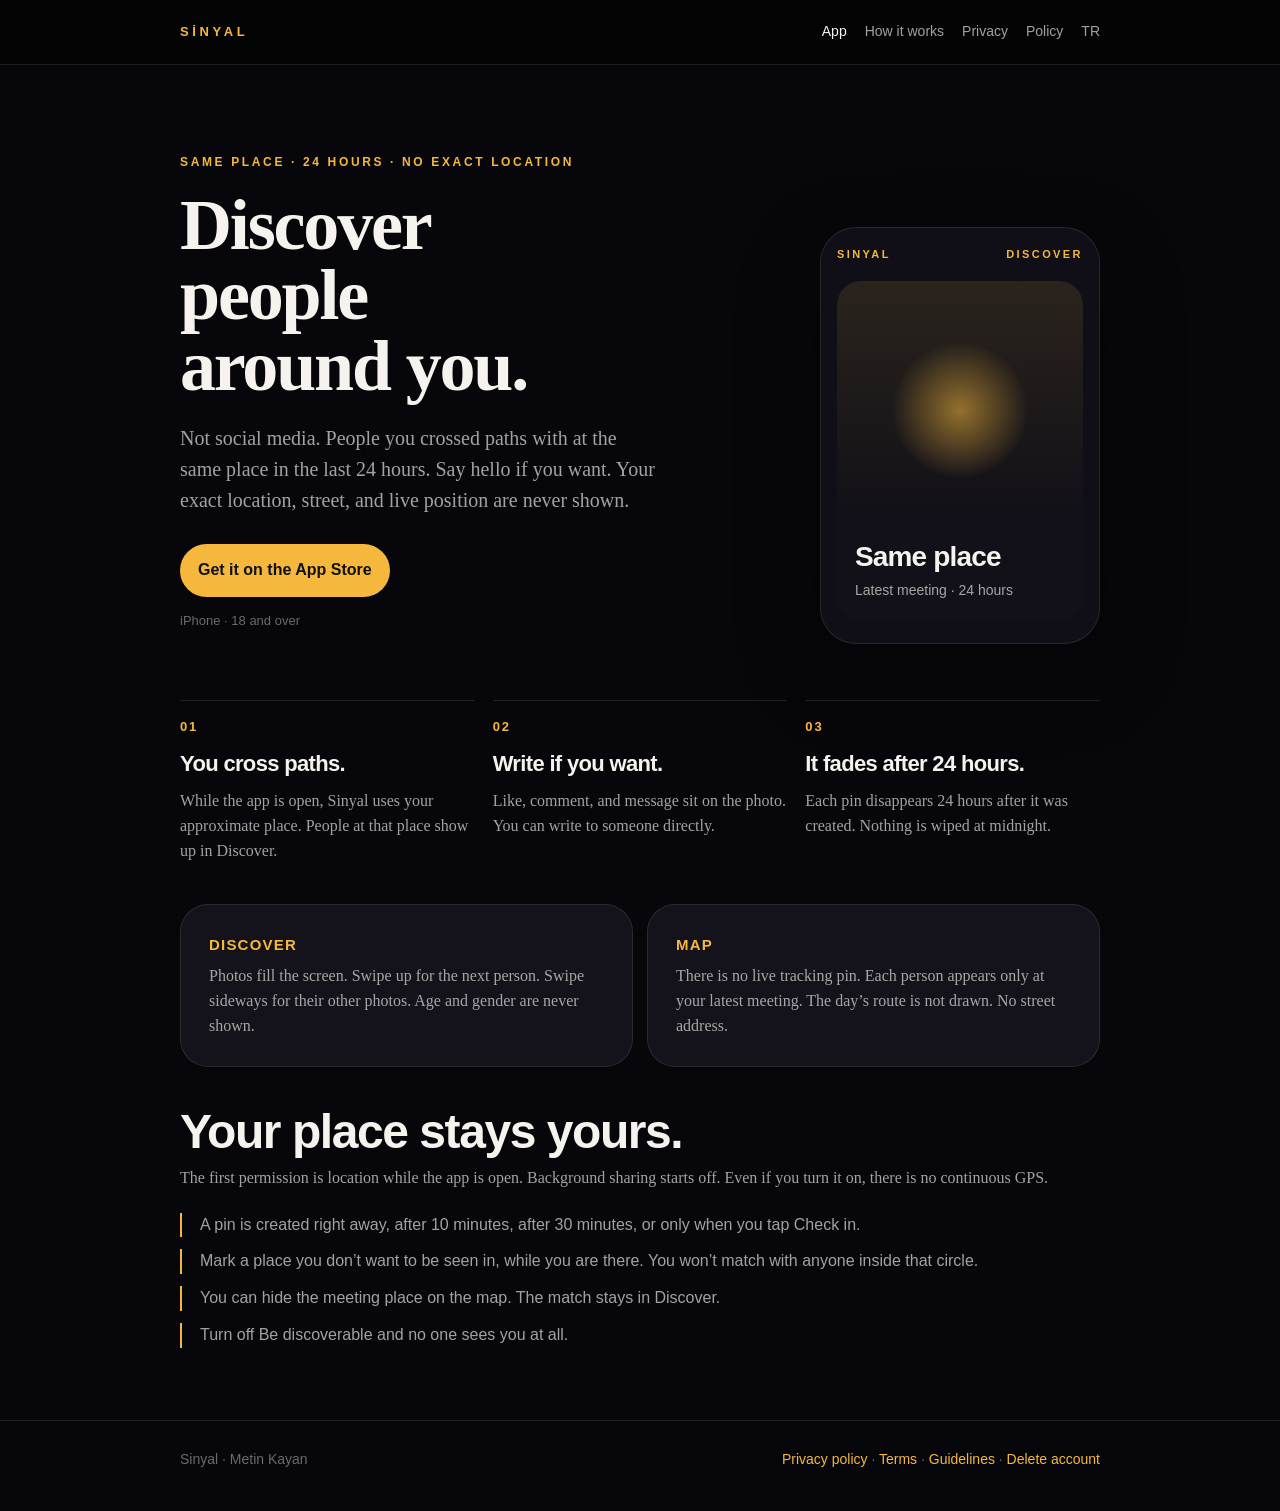
==== en/index.html @ 4f28e25b "İngilizce tanıtım ve yasal sayfaları ekle." ====
<!DOCTYPE html>
<html lang="en">
<head>
  <meta charset="utf-8">
  <meta name="viewport" content="width=device-width, initial-scale=1">
  <title>Sinyal — Discover people around you</title>
  <meta name="description" content="Sinyal shows people you crossed paths with at the same place in the last 24 hours. Your exact location is never shared. Background sharing starts off.">
  <link rel="stylesheet" href="../styles.css">
</head>
<body>
  <header>
    <div class="wrap nav sans">
      <a class="brand" href="./">SİNYAL</a>
      <nav class="links">
        <a class="active" href="./">App</a>
        <a href="#how">How it works</a>
        <a href="#privacy">Privacy</a>
        <a href="./gizlilik.html">Policy</a>
        <a href="../">TR</a>
      </nav>
    </div>
  </header>

  <main class="wrap">
    <section class="hero stage">
      <div>
        <p class="kicker sans">SAME PLACE · 24 HOURS · NO EXACT LOCATION</p>
        <h1>Discover<br>people<br>around you.</h1>
        <p class="lead">Not social media. People you crossed paths with at the same place in the last 24 hours. Say hello if you want. Your exact location, street, and live position are never shown.</p>
        <a class="store sans" href="https://apps.apple.com/app/id6804297753">Get it on the App Store</a>
        <p class="fine sans">iPhone · 18 and over</p>
      </div>
      <div class="phone sans" aria-hidden="true">
        <div class="bar"><span>SINYAL</span><span>DISCOVER</span></div>
        <div class="shot">
          <div>
            <strong>Same place</strong>
            <span>Latest meeting · 24 hours</span>
          </div>
        </div>
      </div>
    </section>

    <section class="steps" id="how">
      <article class="step">
        <b class="sans">01</b>
        <h2>You cross paths.</h2>
        <p>While the app is open, Sinyal uses your approximate place. People at that place show up in Discover.</p>
      </article>
      <article class="step">
        <b class="sans">02</b>
        <h2>Write if you want.</h2>
        <p>Like, comment, and message sit on the photo. You can write to someone directly.</p>
      </article>
      <article class="step">
        <b class="sans">03</b>
        <h2>It fades after 24 hours.</h2>
        <p>Each pin disappears 24 hours after it was created. Nothing is wiped at midnight.</p>
      </article>
    </section>

    <section class="split">
      <article class="band">
        <h2 class="sans">DISCOVER</h2>
        <p>Photos fill the screen. Swipe up for the next person. Swipe sideways for their other photos. Age and gender are never shown.</p>
      </article>
      <article class="band">
        <h2 class="sans">MAP</h2>
        <p>There is no live tracking pin. Each person appears only at your latest meeting. The day’s route is not drawn. No street address.</p>
      </article>
    </section>

    <section class="quiet" id="privacy">
      <h2>Your place stays yours.</h2>
      <p>The first permission is location while the app is open. Background sharing starts off. Even if you turn it on, there is no continuous GPS.</p>
      <ul class="sans">
        <li>A pin is created right away, after 10 minutes, after 30 minutes, or only when you tap Check in.</li>
        <li>Mark a place you don’t want to be seen in, while you are there. You won’t match with anyone inside that circle.</li>
        <li>You can hide the meeting place on the map. The match stays in Discover.</li>
        <li>Turn off Be discoverable and no one sees you at all.</li>
      </ul>
    </section>
  </main>

  <footer>
    <div class="wrap foot sans">
      <span>Sinyal · Metin Kayan</span>
      <span>
        <a href="./gizlilik.html">Privacy policy</a>
        ·
        <a href="./sartlar.html">Terms</a>
        ·
        <a href="./kurallar.html">Guidelines</a>
        ·
        <a href="./hesap.html">Delete account</a>
      </span>
    </div>
  </footer>
</body>
</html>
---- styles.css ----
:root {
  --bg: #07060a;
  --surface: #121212;
  --card: #14121a;
  --gold: #f5b83d;
  --text: #f6f3ee;
  --muted: rgba(246, 243, 238, 0.66);
  --line: rgba(255, 255, 255, 0.1);
  --max: 920px;
}

* { box-sizing: border-box; }
html { scroll-behavior: smooth; }
body {
  margin: 0;
  background: var(--bg);
  color: var(--text);
  font-family: "Iowan Old Style", "Palatino Linotype", Palatino, "Times New Roman", serif;
  line-height: 1.55;
}

.sans { font-family: -apple-system, BlinkMacSystemFont, "SF Pro Text", "Segoe UI", sans-serif; }

a { color: var(--gold); text-decoration: none; }
a:hover { text-decoration: underline; }

.wrap { width: min(var(--max), calc(100% - 40px)); margin: 0 auto; }

header {
  position: sticky;
  top: 0;
  z-index: 10;
  background: rgba(5, 5, 5, 0.86);
  backdrop-filter: blur(16px);
  border-bottom: 1px solid var(--line);
}
.nav {
  display: flex;
  align-items: center;
  justify-content: space-between;
  gap: 16px;
  min-height: 64px;
}
.brand {
  letter-spacing: 0.28em;
  font-size: 13px;
  font-weight: 700;
  color: var(--gold);
  text-decoration: none;
}
.links { display: flex; gap: 18px; flex-wrap: wrap; }
.links a { color: var(--muted); font-size: 14px; text-decoration: none; }
.links a:hover, .links a.active { color: var(--text); }

.hero { padding: 88px 0 56px; }
.kicker {
  color: var(--gold);
  letter-spacing: 0.22em;
  font-size: 12px;
  font-weight: 700;
  margin: 0 0 18px;
}
h1 {
  font-size: clamp(40px, 8vw, 72px);
  line-height: 0.98;
  font-weight: 700;
  letter-spacing: -0.03em;
  margin: 0 0 22px;
}
.lead { font-size: 20px; color: var(--muted); max-width: 34em; margin: 0; }

.grid {
  display: grid;
  grid-template-columns: repeat(auto-fit, minmax(220px, 1fr));
  gap: 14px;
  padding: 12px 0 64px;
}
.card {
  background: var(--card);
  border: 1px solid var(--line);
  border-radius: 22px;
  padding: 22px 22px 20px;
}
.card h2, .legal h2 {
  font-family: -apple-system, BlinkMacSystemFont, "SF Pro Text", sans-serif;
  font-size: 15px;
  letter-spacing: 0.04em;
  color: var(--gold);
  margin: 0 0 10px;
  font-weight: 700;
}
.card p, .legal p, .legal li { color: var(--muted); margin: 0; }
.legal { padding: 36px 0 80px; }
.legal h1 { font-size: clamp(32px, 6vw, 52px); margin-bottom: 12px; }
.legal h2 { margin-top: 28px; }
.legal p { margin: 0 0 12px; }
.legal ul { padding-left: 1.15em; margin: 0 0 12px; }
.meta { color: rgba(255,255,255,0.4); font-size: 14px; }

footer {
  border-top: 1px solid var(--line);
  padding: 28px 0 40px;
  color: rgba(255,255,255,0.4);
  font-size: 14px;
}
.foot {
  display: flex;
  justify-content: space-between;
  gap: 16px;
  flex-wrap: wrap;
}

.store {
  display: inline-flex;
  align-items: center;
  gap: 10px;
  margin-top: 28px;
  padding: 14px 18px;
  border-radius: 999px;
  background: var(--gold);
  color: #111;
  font-weight: 700;
  text-decoration: none;
}
.store:hover { text-decoration: none; filter: brightness(1.05); }
.fine { margin-top: 14px; color: rgba(246, 243, 238, 0.42); font-size: 13px; }

.stage {
  display: grid;
  grid-template-columns: 1.1fr 0.9fr;
  gap: 48px;
  align-items: end;
  padding-bottom: 28px;
}
.phone {
  justify-self: end;
  width: min(280px, 100%);
  background: #100e16;
  border: 1px solid var(--line);
  border-radius: 36px;
  padding: 18px 16px 22px;
  box-shadow: 0 30px 80px rgba(0, 0, 0, 0.35);
}
.phone .bar {
  display: flex;
  justify-content: space-between;
  color: var(--gold);
  letter-spacing: 0.22em;
  font-size: 11px;
  font-weight: 700;
  margin-bottom: 18px;
}
.shot {
  height: 340px;
  border-radius: 24px;
  background:
    radial-gradient(circle at 50% 38%, rgba(245, 184, 61, 0.55), transparent 28%),
    linear-gradient(180deg, #2a241c 0%, #121018 70%);
  display: flex;
  align-items: flex-end;
  padding: 18px;
}
.shot strong { display: block; font-size: 28px; letter-spacing: -0.03em; }
.shot span { color: var(--muted); font-size: 14px; }

.steps, .split, .quiet { padding: 28px 0 12px; }
.steps { display: grid; grid-template-columns: repeat(3, 1fr); gap: 18px; }
.step { border-top: 1px solid var(--line); padding-top: 16px; }
.step b {
  display: block;
  color: var(--gold);
  font-family: -apple-system, BlinkMacSystemFont, "SF Pro Text", sans-serif;
  font-size: 13px;
  letter-spacing: 0.14em;
  margin-bottom: 10px;
}
.step h2, .quiet h2, .band h2 {
  font-family: -apple-system, BlinkMacSystemFont, "SF Pro Text", sans-serif;
  font-size: 22px;
  letter-spacing: -0.03em;
  margin: 0 0 8px;
  color: var(--text);
}
.step p, .quiet p, .band p { color: var(--muted); margin: 0; }

.split { display: grid; grid-template-columns: 1fr 1fr; gap: 14px; }
.band {
  background: var(--card);
  border: 1px solid var(--line);
  border-radius: 28px;
  padding: 28px;
}
.band h2 { color: var(--gold); font-size: 15px; letter-spacing: 0.08em; }

.quiet { padding-bottom: 72px; }
.quiet h2 { font-size: clamp(32px, 5vw, 48px); max-width: 12em; line-height: 1.05; }
.quiet ul { margin: 22px 0 0; padding: 0; list-style: none; display: grid; gap: 12px; }
.quiet li {
  color: var(--muted);
  padding-left: 18px;
  border-left: 2px solid var(--gold);
}

@media (max-width: 800px) {
  .stage, .steps, .split { grid-template-columns: 1fr; }
  .phone { justify-self: start; }
}
@media (max-width: 640px) {
  .hero { padding-top: 56px; }
  .links { gap: 12px; }
}
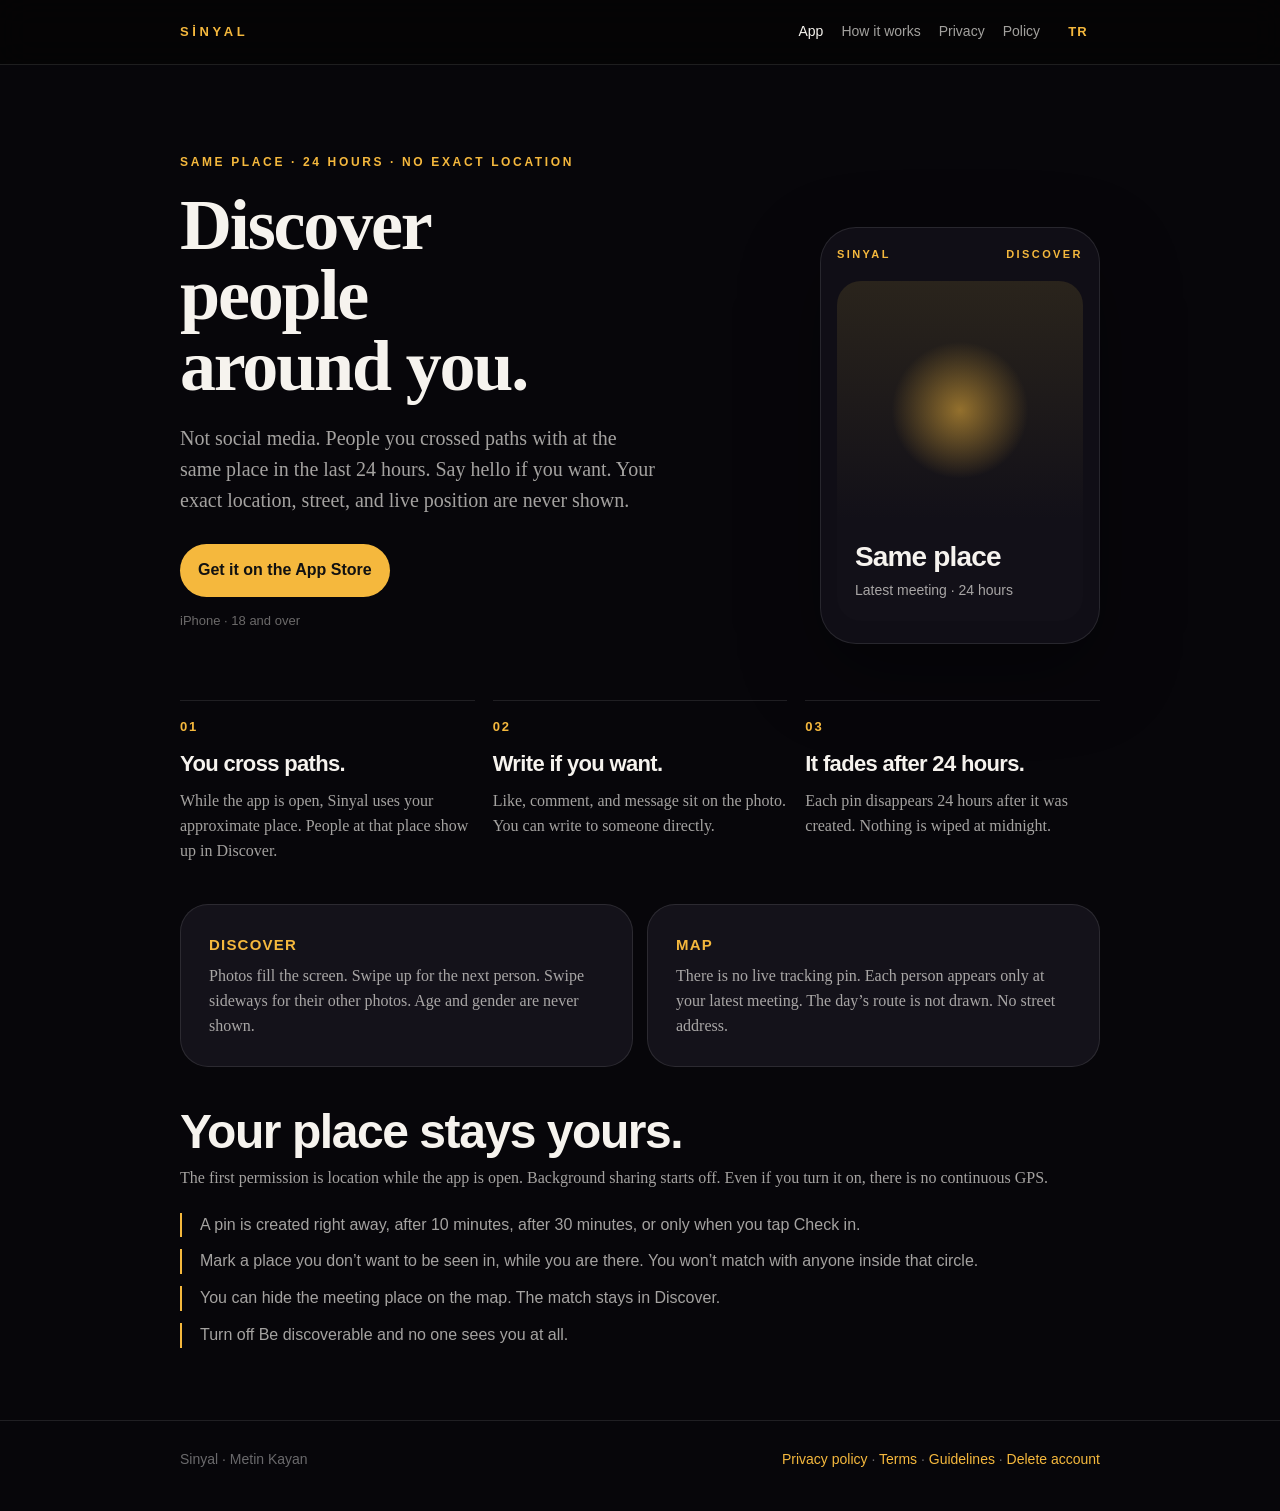
==== commit f2ebb658: "Site dilini sistem dilinden seç ve dil düğmesini sabit tut." ====
--- a/en/index.html
+++ b/en/index.html
@@ -6,6 +6,7 @@
   <title>Sinyal — Discover people around you</title>
   <meta name="description" content="Sinyal shows people you crossed paths with at the same place in the last 24 hours. Your exact location is never shared. Background sharing starts off.">
   <link rel="stylesheet" href="../styles.css">
+  <script src="../lang.js"></script>
 </head>
 <body>
   <header>
@@ -16,8 +17,8 @@
         <a href="#how">How it works</a>
         <a href="#privacy">Privacy</a>
         <a href="./gizlilik.html">Policy</a>
-        <a href="../">TR</a>
       </nav>
+      <a class="lang" href="../" data-lang="tr">TR</a>
     </div>
   </header>
 
--- a/styles.css
+++ b/styles.css
@@ -37,7 +37,6 @@
 .nav {
   display: flex;
   align-items: center;
-  justify-content: space-between;
   gap: 16px;
   min-height: 64px;
 }
@@ -48,9 +47,19 @@
   color: var(--gold);
   text-decoration: none;
 }
-.links { display: flex; gap: 18px; flex-wrap: wrap; }
+.links { display: flex; gap: 18px; flex-wrap: wrap; justify-content: flex-end; flex: 1; }
 .links a { color: var(--muted); font-size: 14px; text-decoration: none; }
 .links a:hover, .links a.active { color: var(--text); }
+.lang {
+  flex: 0 0 2.75rem;
+  text-align: center;
+  color: var(--gold);
+  font-size: 13px;
+  font-weight: 700;
+  letter-spacing: 0.08em;
+  text-decoration: none;
+}
+.lang:hover { color: var(--text); }
 
 .hero { padding: 88px 0 56px; }
 .kicker {
